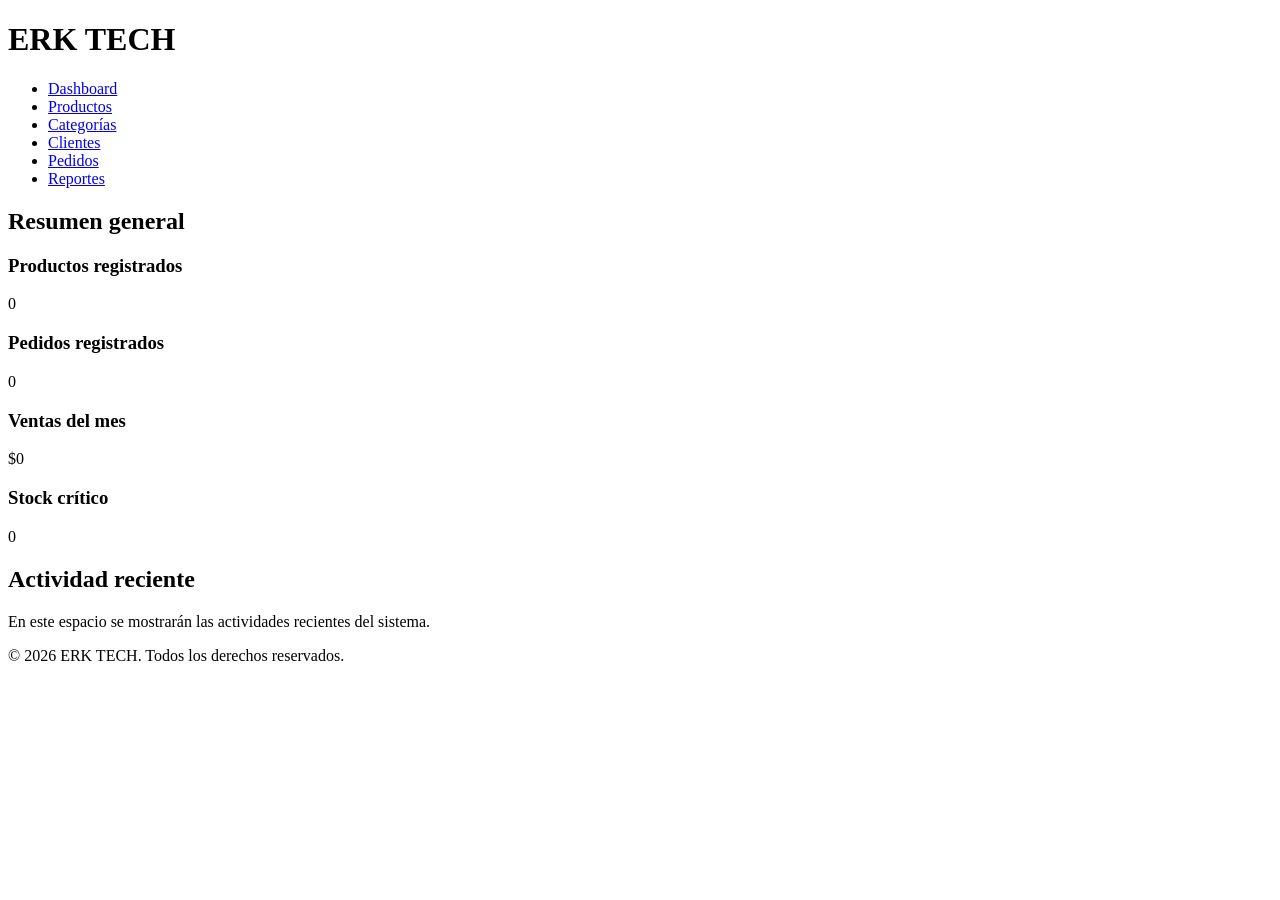
==== ERK_TECH/dashboard.html @ a0edc2f4 "Dia 3 - HTML5 Semántico" ====
<!DOCTYPE html>
<html lang="es">

<head>
    <meta charset="UTF-8">
    <meta name="viewport" content="width=device-width, initial-scale=1.0">
    <title>Dashboard - ERK TECH</title>
</head>

<body>

    <header>

        <h1>ERK TECH</h1>

        <nav aria-label="Navegación principal">

            <ul>
                <li>
                    <a href="dashboard.html">Dashboard</a>
                </li>

                <li>
                    <a href="productos.html">Productos</a>
                </li>

                <li>
                    <a href="#">Categorías</a>
                </li>

                <li>
                    <a href="#">Clientes</a>
                </li>

                <li>
                    <a href="#">Pedidos</a>
                </li>

                <li>
                    <a href="#">Reportes</a>
                </li>
            </ul>

        </nav>

    </header>

    <main>

        <section>

            <h2>Resumen general</h2>

            <article>
                <h3>Productos registrados</h3>
                <p>0</p>
            </article>

            <article>
                <h3>Pedidos registrados</h3>
                <p>0</p>
            </article>

            <article>
                <h3>Ventas del mes</h3>
                <p>$0</p>
            </article>

            <article>
                <h3>Stock crítico</h3>
                <p>0</p>
            </article>

        </section>

        <section>

            <h2>Actividad reciente</h2>

            <p>
                En este espacio se mostrarán las actividades
                recientes del sistema.
            </p>

        </section>

    </main>

    <footer>

        <p>
            &copy; 2026 ERK TECH. Todos los derechos reservados.
        </p>

    </footer>

</body>

</html>
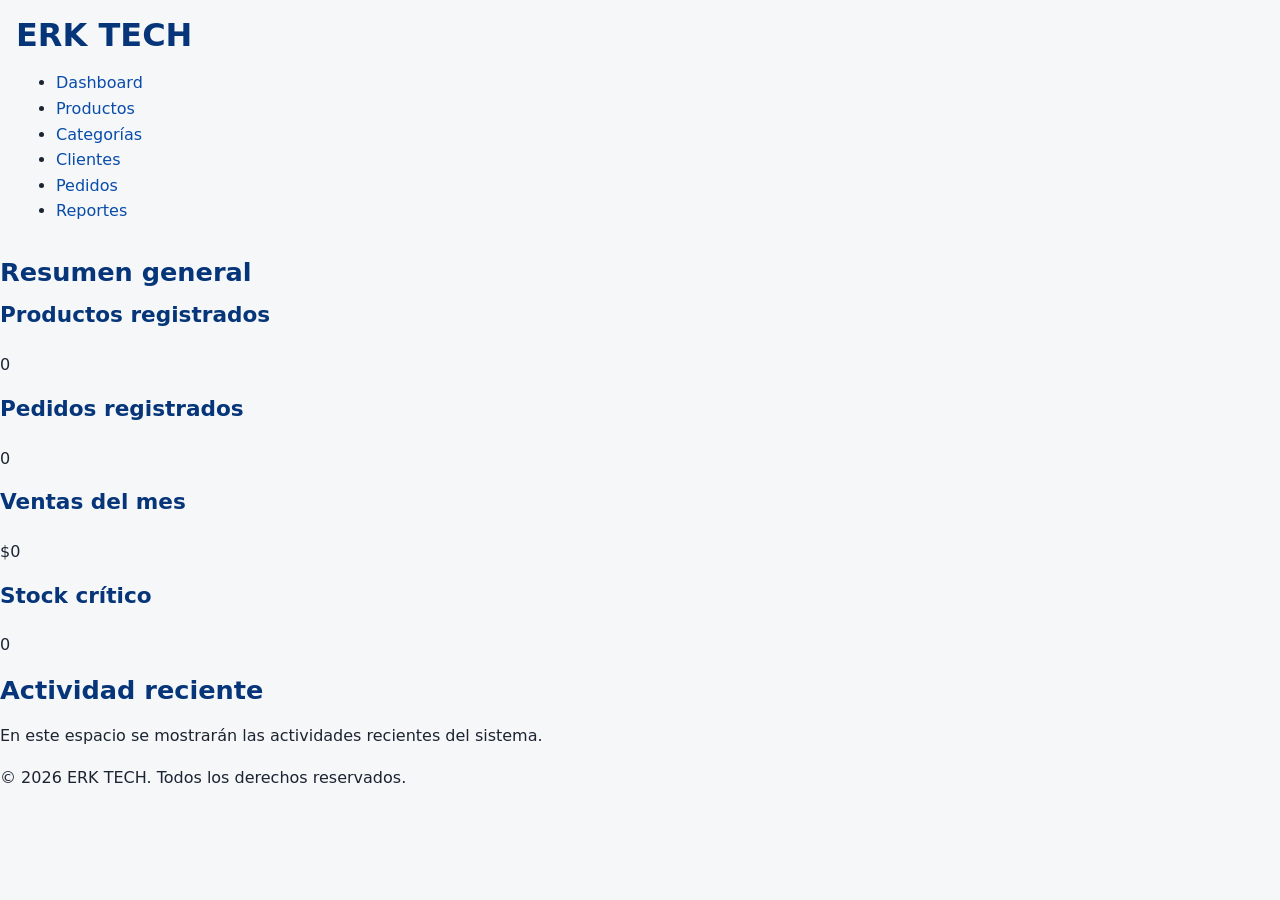
==== commit 5494b108: "Día 4 Aplicación de estilos CSS" ====
--- a/ERK_TECH/dashboard.html
+++ b/ERK_TECH/dashboard.html
@@ -5,6 +5,7 @@
     <meta charset="UTF-8">
     <meta name="viewport" content="width=device-width, initial-scale=1.0">
     <title>Dashboard - ERK TECH</title>
+    <link rel="stylesheet" href="css/estilos.css">
 </head>
 
 <body>
--- a/ERK_TECH/css/estilos.css
+++ b/ERK_TECH/css/estilos.css
@@ -0,0 +1,410 @@
+/* 1. VARIABLES DE MARCA */
+
+
+:root {
+    --color-marca: hsl(215, 90%, 35%);
+    --color-marca-oscuro: hsl(215, 90%, 25%);
+    --color-accion: hsl(215, 90%, 45%);
+    --color-acento: hsl(215, 90%, 65%);
+
+
+    --superficie: hsl(210, 20%, 97%);
+    --superficie-blanca: hsl(0, 0%, 100%);
+
+
+    --texto: hsl(215, 30%, 15%);
+    --texto-secundario: hsl(215, 15%, 40%);
+
+
+    --borde: hsl(215, 20%, 85%);
+
+
+    --radio: 8px;
+    --sombra: 0 4px 12px rgba(0, 0, 0, 0.08);
+}
+
+
+/* 2. MODELO DE CAJA */
+
+
+*,
+*::before,
+*::after {
+    box-sizing: border-box;
+}
+
+
+
+
+/* 3. ESTILOS GENERALES */
+
+
+html {
+    font-size: 16px;
+}
+
+
+body {
+    margin: 0;
+    font-family: system-ui, "Segoe UI", Roboto, sans-serif;
+    font-size: 1rem;
+    line-height: 1.6;
+    color: var(--texto);
+    background-color: var(--superficie);
+}
+
+
+
+
+/* 4. TIPOGRAFÍA */
+
+
+h1,
+h2,
+h3,
+h4 {
+    margin-top: 0;
+    color: var(--color-marca-oscuro);
+}
+
+
+h1 {
+    font-size: 2rem;
+    line-height: 1.2;
+    margin-bottom: 0.75rem;
+}
+
+
+h2 {
+    font-size: 1.6rem;
+    line-height: 1.3;
+    margin-bottom: 0.7rem;
+}
+
+
+h3 {
+    font-size: 1.35rem;
+    line-height: 1.4;
+}
+
+
+h4 {
+    font-size: 1.15rem;
+}
+
+
+p {
+    max-width: 70ch;
+}
+
+
+small {
+    font-size: 0.875rem;
+}
+
+
+
+
+/*  5. ENLACES */
+
+
+a {
+    color: var(--color-marca);
+    text-decoration: none;
+}
+
+
+a:hover {
+    text-decoration: underline;
+}
+
+
+
+
+/* 6. BOTONES */
+
+
+button,
+.boton {
+    display: inline-block;
+    padding: 0.7rem 1.4rem;
+    border: none;
+    border-radius: var(--radio);
+    background-color: var(--color-accion);
+    color: white;
+    font-size: 1rem;
+    cursor: pointer;
+    transition: background-color 0.18s ease;
+}
+
+
+button:hover,
+.boton:hover {
+    background-color: var(--color-marca-oscuro);
+}
+
+
+button:focus-visible,
+.boton:focus-visible {
+    outline: 3px solid var(--color-acento);
+    outline-offset: 2px;
+}
+
+
+
+
+/* 7. LOGIN */
+
+
+.login-page {
+    min-height: 100vh;
+    display: flex;
+    justify-content: center;
+    align-items: center;
+    padding: 2rem;
+    background-color: var(--superficie);
+}
+
+
+.login-container {
+    width: min(100%, 420px);
+    padding: 2rem;
+    background-color: var(--superficie-blanca);
+    border: 1px solid var(--borde);
+    border-radius: 12px;
+    box-shadow: var(--sombra);
+}
+
+
+.login-container header {
+    text-align: center;
+    margin-bottom: 1.5rem;
+}
+
+
+.login-container img {
+    max-width: 180px;
+    height: auto;
+    margin-bottom: 1rem;
+}
+
+
+.login-container form {
+    display: flex;
+    flex-direction: column;
+    gap: 1rem;
+}
+
+
+.login-container label {
+    font-weight: 600;
+}
+
+
+.login-container input {
+    width: 100%;
+    padding: 0.75rem;
+    border: 1px solid var(--borde);
+    border-radius: var(--radio);
+    font-size: 1rem;
+}
+
+
+.login-container input:focus {
+    border-color: var(--color-accion);
+}
+
+
+.login-container input:focus-visible {
+    outline: 3px solid var(--color-acento);
+    outline-offset: 2px;
+}
+
+
+
+
+/* 8. FORMULARIOS */
+
+
+form {
+    max-width: 700px;
+}
+
+
+.form-group {
+    display: flex;
+    flex-direction: column;
+    gap: 0.4rem;
+    margin-bottom: 1rem;
+}
+
+
+input,
+select,
+textarea {
+    font-family: inherit;
+    font-size: 1rem;
+}
+
+
+input,
+select,
+textarea {
+    padding: 0.7rem;
+    border: 1px solid var(--borde);
+    border-radius: var(--radio);
+    background-color: var(--superficie-blanca);
+}
+
+
+input:focus-visible,
+select:focus-visible,
+textarea:focus-visible {
+    outline: 3px solid var(--color-acento);
+    outline-offset: 2px;
+}
+
+
+
+
+/* 9. TABLA DE PRODUCTOS */
+
+
+.table-container {
+    width: 100%;
+    overflow-x: auto;
+}
+
+
+table {
+    width: 100%;
+    border-collapse: collapse;
+    background-color: var(--superficie-blanca);
+}
+
+
+thead {
+    background-color: var(--color-marca);
+    color: white;
+}
+
+
+th,
+td {
+    padding: 0.8rem;
+    text-align: left;
+    border-bottom: 1px solid var(--borde);
+}
+
+
+tbody tr:nth-child(even) {
+    background-color: hsl(215, 30%, 97%);
+}
+
+
+tbody tr:hover {
+    background-color: hsl(215, 50%, 92%);
+}
+
+
+
+
+/*  10. TARJETAS */
+
+
+.card {
+    padding: 1.5rem;
+    background-color: var(--superficie-blanca);
+    border: 1px solid var(--borde);
+    border-radius: var(--radio);
+    box-shadow: var(--sombra);
+}
+
+
+
+
+/* 11. ENCABEZADO */
+
+
+header {
+    padding: 1rem;
+}
+
+
+.logo {
+    max-width: 180px;
+    height: auto;
+}
+
+
+
+
+/* 12. CONTENEDOR */
+
+
+.container {
+    width: min(100% - 2rem, 1200px);
+    margin-inline: auto;
+}
+
+
+
+
+/* 13. ESTADOS */
+
+
+button:disabled {
+    opacity: 0.6;
+    cursor: not-allowed;
+}
+
+
+
+
+/* 14. RESPONSIVE BÁSICO  */
+
+
+@media (max-width: 768px) {
+
+
+    .login-page {
+        padding: 1rem;
+    }
+
+
+    .login-container {
+        padding: 1.5rem;
+    }
+
+
+    h1 {
+        font-size: 1.7rem;
+    }
+
+
+    h2 {
+        font-size: 1.4rem;
+    }
+
+
+    th,
+    td {
+        padding: 0.6rem;
+    }
+}
+
+
+.enlace {
+    color: blue;
+}
+
+
+#menu a {
+    color: red;
+}
+
+
+#menu .enlace {
+    color: green;
+}
+
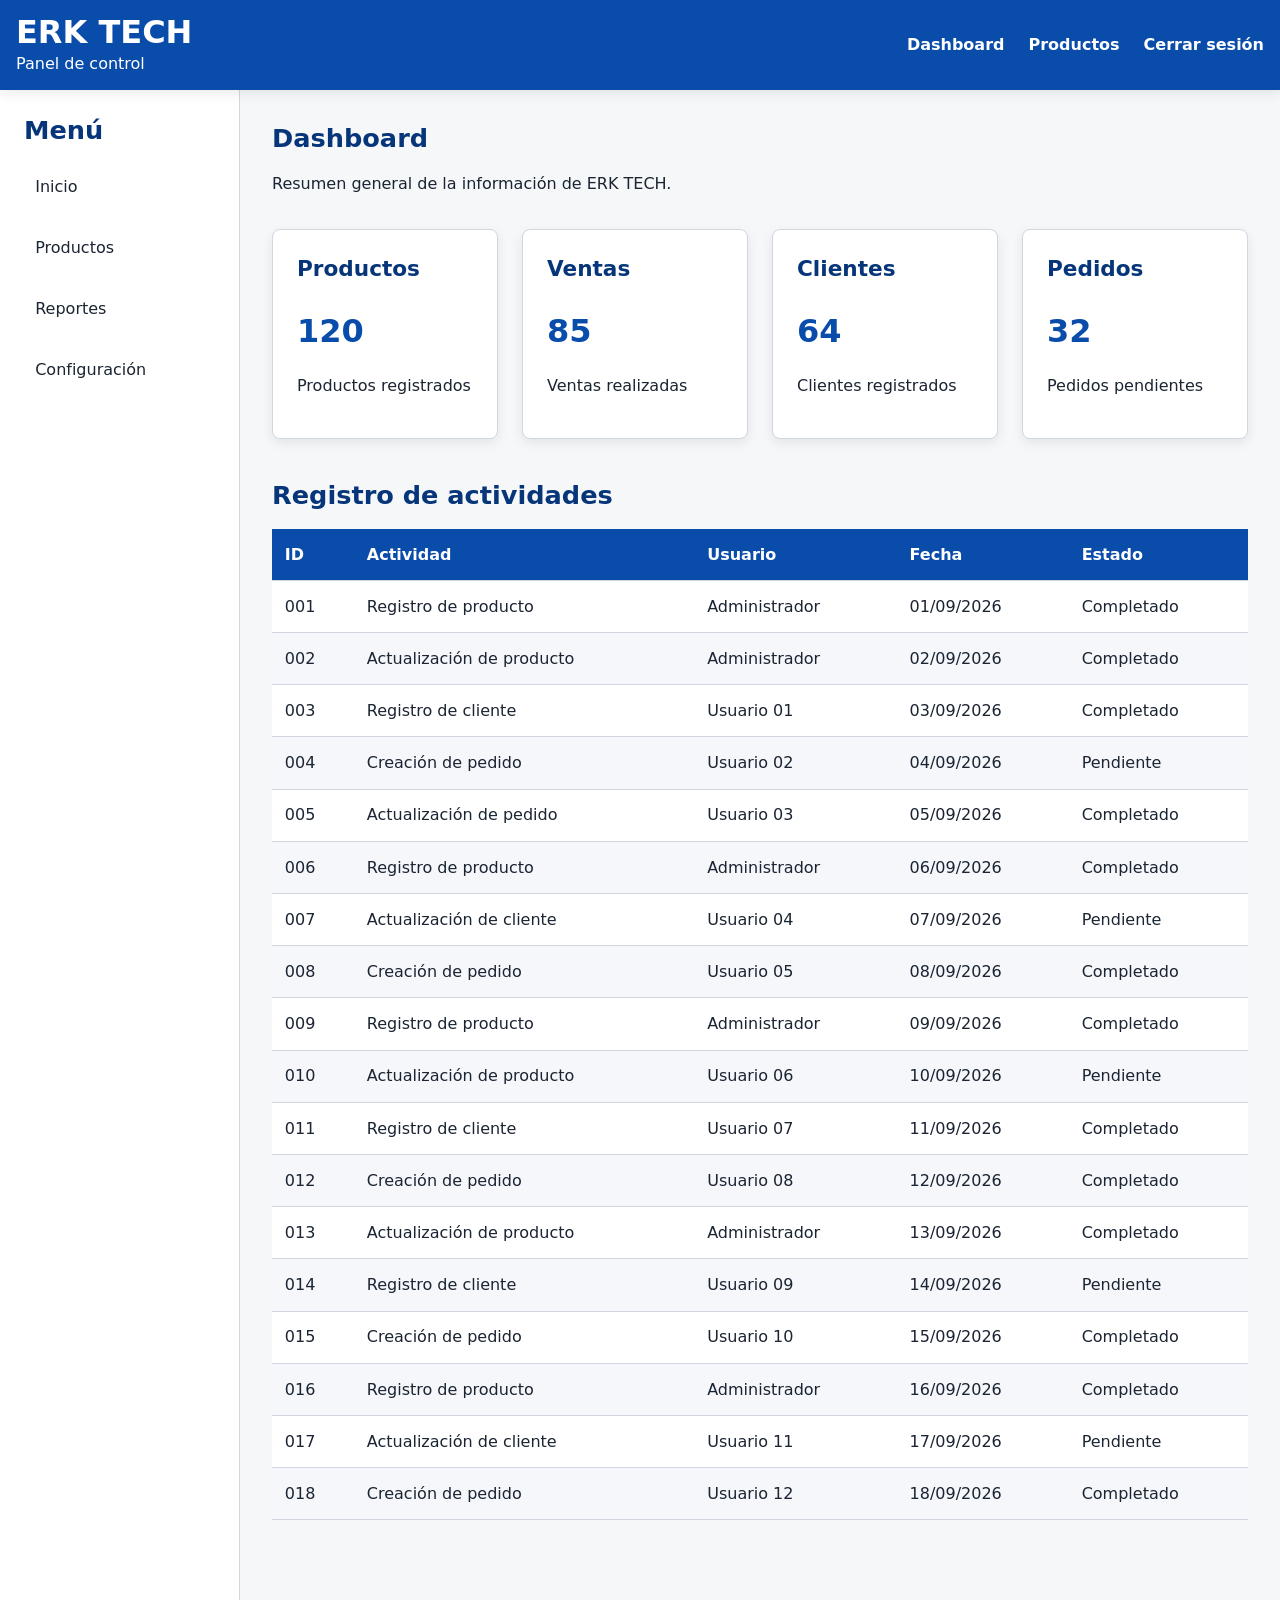
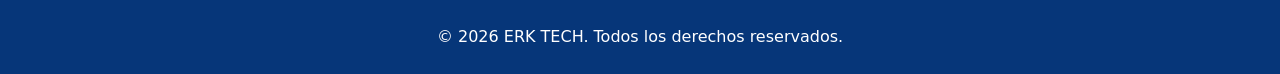
==== commit c569ddad: "Día 5 - Dashboard con Grid y Flexbox" ====
--- a/ERK_TECH/dashboard.html
+++ b/ERK_TECH/dashboard.html
@@ -1,100 +1,277 @@
 <!DOCTYPE html>
 <html lang="es">
-
 <head>
     <meta charset="UTF-8">
     <meta name="viewport" content="width=device-width, initial-scale=1.0">
+    <meta name="description" content="Dashboard de ERK TECH">
     <title>Dashboard - ERK TECH</title>
+
     <link rel="stylesheet" href="css/estilos.css">
 </head>
 
 <body>
 
-    <header>
-
-        <h1>ERK TECH</h1>
-
-        <nav aria-label="Navegación principal">
-
-            <ul>
-                <li>
-                    <a href="dashboard.html">Dashboard</a>
-                </li>
-
-                <li>
-                    <a href="productos.html">Productos</a>
-                </li>
-
-                <li>
-                    <a href="#">Categorías</a>
-                </li>
-
-                <li>
-                    <a href="#">Clientes</a>
-                </li>
-
-                <li>
-                    <a href="#">Pedidos</a>
-                </li>
-
-                <li>
-                    <a href="#">Reportes</a>
-                </li>
-            </ul>
-
-        </nav>
-
+    <!-- BARRA SUPERIOR -->
+    <header class="site-header">
+        <div class="header-content">
+
+            <div class="brand">
+                <h1>ERK TECH</h1>
+                <p>Panel de control</p>
+            </div>
+
+            <nav class="main-nav" aria-label="Navegación principal">
+                <a href="dashboard.html">Dashboard</a>
+                <a href="productos.html">Productos</a>
+                <a href="login.html">Cerrar sesión</a>
+            </nav>
+
+        </div>
     </header>
 
-    <main>
-
-        <section>
-
-            <h2>Resumen general</h2>
-
-            <article>
-                <h3>Productos registrados</h3>
-                <p>0</p>
-            </article>
-
-            <article>
-                <h3>Pedidos registrados</h3>
-                <p>0</p>
-            </article>
-
-            <article>
-                <h3>Ventas del mes</h3>
-                <p>$0</p>
-            </article>
-
-            <article>
-                <h3>Stock crítico</h3>
-                <p>0</p>
-            </article>
-
-        </section>
-
-        <section>
-
-            <h2>Actividad reciente</h2>
-
-            <p>
-                En este espacio se mostrarán las actividades
-                recientes del sistema.
-            </p>
-
-        </section>
-
-    </main>
-
-    <footer>
-
-        <p>
-            &copy; 2026 ERK TECH. Todos los derechos reservados.
-        </p>
-
+
+    <!-- ESTRUCTURA PRINCIPAL -->
+    <div class="dashboard-layout">
+
+        <!-- MENÚ LATERAL -->
+        <aside class="sidebar">
+
+            <h2>Menú</h2>
+
+            <nav aria-label="Menú lateral">
+                <a href="dashboard.html">Inicio</a>
+                <a href="productos.html">Productos</a>
+                <a href="#">Reportes</a>
+                <a href="#">Configuración</a>
+            </nav>
+
+        </aside>
+
+
+        <!-- CONTENIDO PRINCIPAL -->
+        <main class="dashboard-main">
+
+            <section class="dashboard-intro">
+                <h2>Dashboard</h2>
+                <p>
+                    Resumen general de la información de ERK TECH.
+                </p>
+            </section>
+
+
+            <!-- TARJETAS DE INDICADORES -->
+            <section class="dashboard-grid" aria-label="Indicadores">
+
+                <article class="dashboard-card">
+                    <h3>Productos</h3>
+                    <p class="dashboard-number">120</p>
+                    <p>Productos registrados</p>
+                </article>
+
+                <article class="dashboard-card">
+                    <h3>Ventas</h3>
+                    <p class="dashboard-number">85</p>
+                    <p>Ventas realizadas</p>
+                </article>
+
+                <article class="dashboard-card">
+                    <h3>Clientes</h3>
+                    <p class="dashboard-number">64</p>
+                    <p>Clientes registrados</p>
+                </article>
+
+                <article class="dashboard-card">
+                    <h3>Pedidos</h3>
+                    <p class="dashboard-number">32</p>
+                    <p>Pedidos pendientes</p>
+                </article>
+
+            </section>
+
+
+            <!-- TABLA LARGA -->
+            <section class="table-section">
+
+                <h2>Registro de actividades</h2>
+
+                <div class="table-container">
+
+                    <table>
+
+                        <thead>
+                            <tr>
+                                <th>ID</th>
+                                <th>Actividad</th>
+                                <th>Usuario</th>
+                                <th>Fecha</th>
+                                <th>Estado</th>
+                            </tr>
+                        </thead>
+
+                        <tbody>
+
+                            <tr>
+                                <td>001</td>
+                                <td>Registro de producto</td>
+                                <td>Administrador</td>
+                                <td>01/09/2026</td>
+                                <td>Completado</td>
+                            </tr>
+
+                            <tr>
+                                <td>002</td>
+                                <td>Actualización de producto</td>
+                                <td>Administrador</td>
+                                <td>02/09/2026</td>
+                                <td>Completado</td>
+                            </tr>
+
+                            <tr>
+                                <td>003</td>
+                                <td>Registro de cliente</td>
+                                <td>Usuario 01</td>
+                                <td>03/09/2026</td>
+                                <td>Completado</td>
+                            </tr>
+
+                            <tr>
+                                <td>004</td>
+                                <td>Creación de pedido</td>
+                                <td>Usuario 02</td>
+                                <td>04/09/2026</td>
+                                <td>Pendiente</td>
+                            </tr>
+
+                            <tr>
+                                <td>005</td>
+                                <td>Actualización de pedido</td>
+                                <td>Usuario 03</td>
+                                <td>05/09/2026</td>
+                                <td>Completado</td>
+                            </tr>
+
+                            <tr>
+                                <td>006</td>
+                                <td>Registro de producto</td>
+                                <td>Administrador</td>
+                                <td>06/09/2026</td>
+                                <td>Completado</td>
+                            </tr>
+
+                            <tr>
+                                <td>007</td>
+                                <td>Actualización de cliente</td>
+                                <td>Usuario 04</td>
+                                <td>07/09/2026</td>
+                                <td>Pendiente</td>
+                            </tr>
+
+                            <tr>
+                                <td>008</td>
+                                <td>Creación de pedido</td>
+                                <td>Usuario 05</td>
+                                <td>08/09/2026</td>
+                                <td>Completado</td>
+                            </tr>
+
+                            <tr>
+                                <td>009</td>
+                                <td>Registro de producto</td>
+                                <td>Administrador</td>
+                                <td>09/09/2026</td>
+                                <td>Completado</td>
+                            </tr>
+
+                            <tr>
+                                <td>010</td>
+                                <td>Actualización de producto</td>
+                                <td>Usuario 06</td>
+                                <td>10/09/2026</td>
+                                <td>Pendiente</td>
+                            </tr>
+
+                            <tr>
+                                <td>011</td>
+                                <td>Registro de cliente</td>
+                                <td>Usuario 07</td>
+                                <td>11/09/2026</td>
+                                <td>Completado</td>
+                            </tr>
+
+                            <tr>
+                                <td>012</td>
+                                <td>Creación de pedido</td>
+                                <td>Usuario 08</td>
+                                <td>12/09/2026</td>
+                                <td>Completado</td>
+                            </tr>
+
+                            <tr>
+                                <td>013</td>
+                                <td>Actualización de producto</td>
+                                <td>Administrador</td>
+                                <td>13/09/2026</td>
+                                <td>Completado</td>
+                            </tr>
+
+                            <tr>
+                                <td>014</td>
+                                <td>Registro de cliente</td>
+                                <td>Usuario 09</td>
+                                <td>14/09/2026</td>
+                                <td>Pendiente</td>
+                            </tr>
+
+                            <tr>
+                                <td>015</td>
+                                <td>Creación de pedido</td>
+                                <td>Usuario 10</td>
+                                <td>15/09/2026</td>
+                                <td>Completado</td>
+                            </tr>
+
+                            <tr>
+                                <td>016</td>
+                                <td>Registro de producto</td>
+                                <td>Administrador</td>
+                                <td>16/09/2026</td>
+                                <td>Completado</td>
+                            </tr>
+
+                            <tr>
+                                <td>017</td>
+                                <td>Actualización de cliente</td>
+                                <td>Usuario 11</td>
+                                <td>17/09/2026</td>
+                                <td>Pendiente</td>
+                            </tr>
+
+                            <tr>
+                                <td>018</td>
+                                <td>Creación de pedido</td>
+                                <td>Usuario 12</td>
+                                <td>18/09/2026</td>
+                                <td>Completado</td>
+                            </tr>
+
+                        </tbody>
+
+                    </table>
+
+                </div>
+
+            </section>
+
+        </main>
+
+    </div>
+
+
+    <!-- PIE DE PÁGINA -->
+    <footer class="site-footer">
+        <p>&copy; 2026 ERK TECH. Todos los derechos reservados.</p>
     </footer>
 
 </body>
-
-</html>+</html>
+
--- a/ERK_TECH/css/estilos.css
+++ b/ERK_TECH/css/estilos.css
@@ -1,5 +1,10 @@
+/* =========================================================
+   ERK TECH - ESTILOS GENERALES
+   DÍA 4 Y DÍA 5
+   ========================================================= */
+
+
 /* 1. VARIABLES DE MARCA */
-
 
 :root {
     --color-marca: hsl(215, 90%, 35%);
@@ -7,17 +12,12 @@
     --color-accion: hsl(215, 90%, 45%);
     --color-acento: hsl(215, 90%, 65%);
 
-
     --superficie: hsl(210, 20%, 97%);
     --superficie-blanca: hsl(0, 0%, 100%);
 
-
     --texto: hsl(215, 30%, 15%);
     --texto-secundario: hsl(215, 15%, 40%);
-
-
     --borde: hsl(215, 20%, 85%);
-
 
     --radio: 8px;
     --sombra: 0 4px 12px rgba(0, 0, 0, 0.08);
@@ -25,7 +25,6 @@
 
 
 /* 2. MODELO DE CAJA */
-
 
 *,
 *::before,
@@ -34,15 +33,11 @@
 }
 
 
-
-
 /* 3. ESTILOS GENERALES */
-
 
 html {
     font-size: 16px;
 }
-
 
 body {
     margin: 0;
@@ -54,10 +49,7 @@
 }
 
 
-
-
 /* 4. TIPOGRAFÍA */
-
 
 h1,
 h2,
@@ -67,62 +59,41 @@
     color: var(--color-marca-oscuro);
 }
 
-
 h1 {
     font-size: 2rem;
     line-height: 1.2;
     margin-bottom: 0.75rem;
 }
 
-
 h2 {
     font-size: 1.6rem;
     line-height: 1.3;
     margin-bottom: 0.7rem;
 }
 
-
 h3 {
     font-size: 1.35rem;
     line-height: 1.4;
 }
 
-
-h4 {
-    font-size: 1.15rem;
-}
-
-
 p {
     max-width: 70ch;
 }
 
 
-small {
-    font-size: 0.875rem;
-}
-
-
-
-
-/*  5. ENLACES */
-
+/* 5. ENLACES */
 
 a {
     color: var(--color-marca);
     text-decoration: none;
 }
 
-
 a:hover {
     text-decoration: underline;
 }
 
 
-
-
 /* 6. BOTONES */
-
 
 button,
 .boton {
@@ -134,15 +105,12 @@
     color: white;
     font-size: 1rem;
     cursor: pointer;
-    transition: background-color 0.18s ease;
-}
-
+}
 
 button:hover,
 .boton:hover {
     background-color: var(--color-marca-oscuro);
 }
-
 
 button:focus-visible,
 .boton:focus-visible {
@@ -151,10 +119,7 @@
 }
 
 
-
-
 /* 7. LOGIN */
-
 
 .login-page {
     min-height: 100vh;
@@ -165,7 +130,6 @@
     background-color: var(--superficie);
 }
 
-
 .login-container {
     width: min(100%, 420px);
     padding: 2rem;
@@ -175,12 +139,10 @@
     box-shadow: var(--sombra);
 }
 
-
 .login-container header {
     text-align: center;
     margin-bottom: 1.5rem;
 }
-
 
 .login-container img {
     max-width: 180px;
@@ -188,18 +150,15 @@
     margin-bottom: 1rem;
 }
 
-
 .login-container form {
     display: flex;
     flex-direction: column;
     gap: 1rem;
 }
 
-
 .login-container label {
     font-weight: 600;
 }
-
 
 .login-container input {
     width: 100%;
@@ -210,26 +169,11 @@
 }
 
 
-.login-container input:focus {
-    border-color: var(--color-accion);
-}
-
-
-.login-container input:focus-visible {
-    outline: 3px solid var(--color-acento);
-    outline-offset: 2px;
-}
-
-
-
-
 /* 8. FORMULARIOS */
-
 
 form {
     max-width: 700px;
 }
-
 
 .form-group {
     display: flex;
@@ -238,24 +182,16 @@
     margin-bottom: 1rem;
 }
 
-
 input,
 select,
 textarea {
     font-family: inherit;
     font-size: 1rem;
-}
-
-
-input,
-select,
-textarea {
     padding: 0.7rem;
     border: 1px solid var(--borde);
     border-radius: var(--radio);
     background-color: var(--superficie-blanca);
 }
-
 
 input:focus-visible,
 select:focus-visible,
@@ -265,16 +201,12 @@
 }
 
 
-
-
-/* 9. TABLA DE PRODUCTOS */
-
+/* 9. TABLAS */
 
 .table-container {
     width: 100%;
     overflow-x: auto;
 }
-
 
 table {
     width: 100%;
@@ -282,12 +214,10 @@
     background-color: var(--superficie-blanca);
 }
 
-
 thead {
     background-color: var(--color-marca);
     color: white;
 }
-
 
 th,
 td {
@@ -296,21 +226,16 @@
     border-bottom: 1px solid var(--borde);
 }
 
-
 tbody tr:nth-child(even) {
     background-color: hsl(215, 30%, 97%);
 }
 
-
 tbody tr:hover {
     background-color: hsl(215, 50%, 92%);
 }
 
 
-
-
-/*  10. TARJETAS */
-
+/* 10. TARJETAS */
 
 .card {
     padding: 1.5rem;
@@ -321,26 +246,7 @@
 }
 
 
-
-
-/* 11. ENCABEZADO */
-
-
-header {
-    padding: 1rem;
-}
-
-
-.logo {
-    max-width: 180px;
-    height: auto;
-}
-
-
-
-
-/* 12. CONTENEDOR */
-
+/* 11. CONTENEDOR */
 
 .container {
     width: min(100% - 2rem, 1200px);
@@ -348,63 +254,296 @@
 }
 
 
-
-
-/* 13. ESTADOS */
-
-
-button:disabled {
-    opacity: 0.6;
-    cursor: not-allowed;
-}
-
-
-
-
-/* 14. RESPONSIVE BÁSICO  */
-
+/* =========================================================
+   DÍA 5 - BARRA SUPERIOR
+   ========================================================= */
+
+.site-header {
+    position: sticky;
+    top: 0;
+    z-index: 1000;
+    background-color: var(--color-marca);
+    color: white;
+    box-shadow: var(--sombra);
+}
+
+.header-content {
+    width: min(100% - 2rem, 1400px);
+    min-height: 90px;
+    margin-inline: auto;
+
+    display: flex;
+    justify-content: space-between;
+    align-items: center;
+    gap: 2rem;
+}
+
+.brand h1 {
+    margin: 0;
+    color: white;
+}
+
+.brand p {
+    margin: 0;
+    color: white;
+}
+
+
+/* NAVEGACIÓN SUPERIOR */
+
+.main-nav {
+    display: flex;
+    align-items: center;
+    gap: 1.5rem;
+}
+
+.main-nav a {
+    color: white;
+    font-weight: 600;
+}
+
+.main-nav a:hover {
+    color: var(--color-acento);
+    text-decoration: none;
+}
+
+
+/* =========================================================
+   DÍA 5 - GRID PRINCIPAL
+   ========================================================= */
+
+.dashboard-layout {
+    display: grid;
+    grid-template-columns: 240px minmax(0, 1fr);
+    min-height: calc(100vh - 150px);
+}
+
+
+/* =========================================================
+   MENÚ LATERAL
+   ========================================================= */
+
+.sidebar {
+    width: 240px;
+    padding: 1.5rem;
+    background-color: var(--superficie-blanca);
+    border-right: 1px solid var(--borde);
+}
+
+.sidebar h2 {
+    margin-bottom: 1rem;
+}
+
+.sidebar nav {
+    display: flex;
+    flex-direction: column;
+    gap: 0.8rem;
+}
+
+.sidebar a {
+    display: block;
+    padding: 0.7rem;
+    border-radius: var(--radio);
+    color: var(--texto);
+    font-weight: 500;
+}
+
+.sidebar a:hover {
+    background-color: var(--superficie);
+    text-decoration: none;
+    color: var(--color-marca);
+}
+
+
+/* =========================================================
+   CONTENIDO PRINCIPAL
+   ========================================================= */
+
+.dashboard-main {
+    min-width: 0;
+    padding: 2rem;
+}
+
+.dashboard-intro {
+    margin-bottom: 2rem;
+}
+
+
+/* =========================================================
+   DÍA 5 - CUATRO TARJETAS CON AUTO-FIT
+   ========================================================= */
+
+.dashboard-grid {
+    display: grid;
+
+    grid-template-columns:
+        repeat(auto-fit, minmax(220px, 1fr));
+
+    gap: 1.5rem;
+    margin-bottom: 2.5rem;
+}
+
+.dashboard-card {
+    padding: 1.5rem;
+    background-color: var(--superficie-blanca);
+    border: 1px solid var(--borde);
+    border-radius: var(--radio);
+    box-shadow: var(--sombra);
+}
+
+.dashboard-card h3 {
+    margin-top: 0;
+    color: var(--color-marca-oscuro);
+}
+
+.dashboard-number {
+    margin: 0.5rem 0;
+    font-size: 2rem;
+    font-weight: 700;
+    color: var(--color-marca);
+}
+
+
+/* =========================================================
+   TABLA DE ACTIVIDADES
+   ========================================================= */
+
+.table-section {
+    margin-top: 2rem;
+    margin-bottom: 3rem;
+}
+
+.table-section h2 {
+    margin-bottom: 1rem;
+}
+
+
+/* =========================================================
+   PIE DE PÁGINA
+   ========================================================= */
+
+.site-footer {
+    padding: 1.5rem;
+    text-align: center;
+    background-color: var(--color-marca-oscuro);
+    color: white;
+}
+
+.site-footer p {
+    max-width: none;
+    margin: 0;
+}
+
+
+/* =========================================================
+   DISEÑO RESPONSIVE
+   ========================================================= */
+
+
+/* TABLETS */
+
+@media (max-width: 900px) {
+
+    .dashboard-grid {
+        grid-template-columns:
+            repeat(auto-fit, minmax(200px, 1fr));
+    }
+
+}
+
+
+/* PANTALLAS PEQUEÑAS */
 
 @media (max-width: 768px) {
 
-
-    .login-page {
+    .header-content {
+        flex-wrap: wrap;
+        padding: 1rem 0;
+    }
+
+    .main-nav {
+        flex-wrap: wrap;
+        gap: 1rem;
+    }
+
+    .dashboard-main {
+        padding: 1.5rem;
+    }
+
+}
+
+
+/* CELULARES */
+
+@media (max-width: 600px) {
+
+    .site-header {
+        position: sticky;
+        top: 0;
+    }
+
+    .header-content {
+        flex-direction: column;
+        align-items: flex-start;
+        gap: 0.8rem;
+    }
+
+    .main-nav {
+        width: 100%;
+        flex-wrap: wrap;
+        gap: 0.5rem;
+    }
+
+    .main-nav a {
+        font-size: 0.9rem;
+    }
+
+    .dashboard-layout {
+        grid-template-columns: 1fr;
+    }
+
+    .sidebar {
+        width: 100%;
         padding: 1rem;
-    }
-
-
-    .login-container {
-        padding: 1.5rem;
-    }
-
-
-    h1 {
-        font-size: 1.7rem;
-    }
-
-
-    h2 {
-        font-size: 1.4rem;
-    }
-
-
-    th,
-    td {
-        padding: 0.6rem;
-    }
-}
-
-
-.enlace {
-    color: blue;
-}
-
-
-#menu a {
-    color: red;
-}
-
-
-#menu .enlace {
-    color: green;
-}
-
+        border-right: none;
+        border-bottom: 1px solid var(--borde);
+    }
+
+    .sidebar nav {
+        flex-direction: row;
+        flex-wrap: wrap;
+        gap: 0.5rem;
+    }
+
+    .sidebar nav a {
+        padding: 0.5rem 0.7rem;
+    }
+
+    .dashboard-main {
+        padding: 1rem;
+    }
+
+    .dashboard-grid {
+        grid-template-columns: 1fr;
+        gap: 1rem;
+    }
+
+    .dashboard-card {
+        padding: 1rem;
+    }
+
+    .table-section {
+        overflow-x: auto;
+    }
+
+    table {
+        min-width: 650px;
+    }
+
+    .site-footer {
+        text-align: center;
+        padding: 1rem;
+    }
+}
+
+
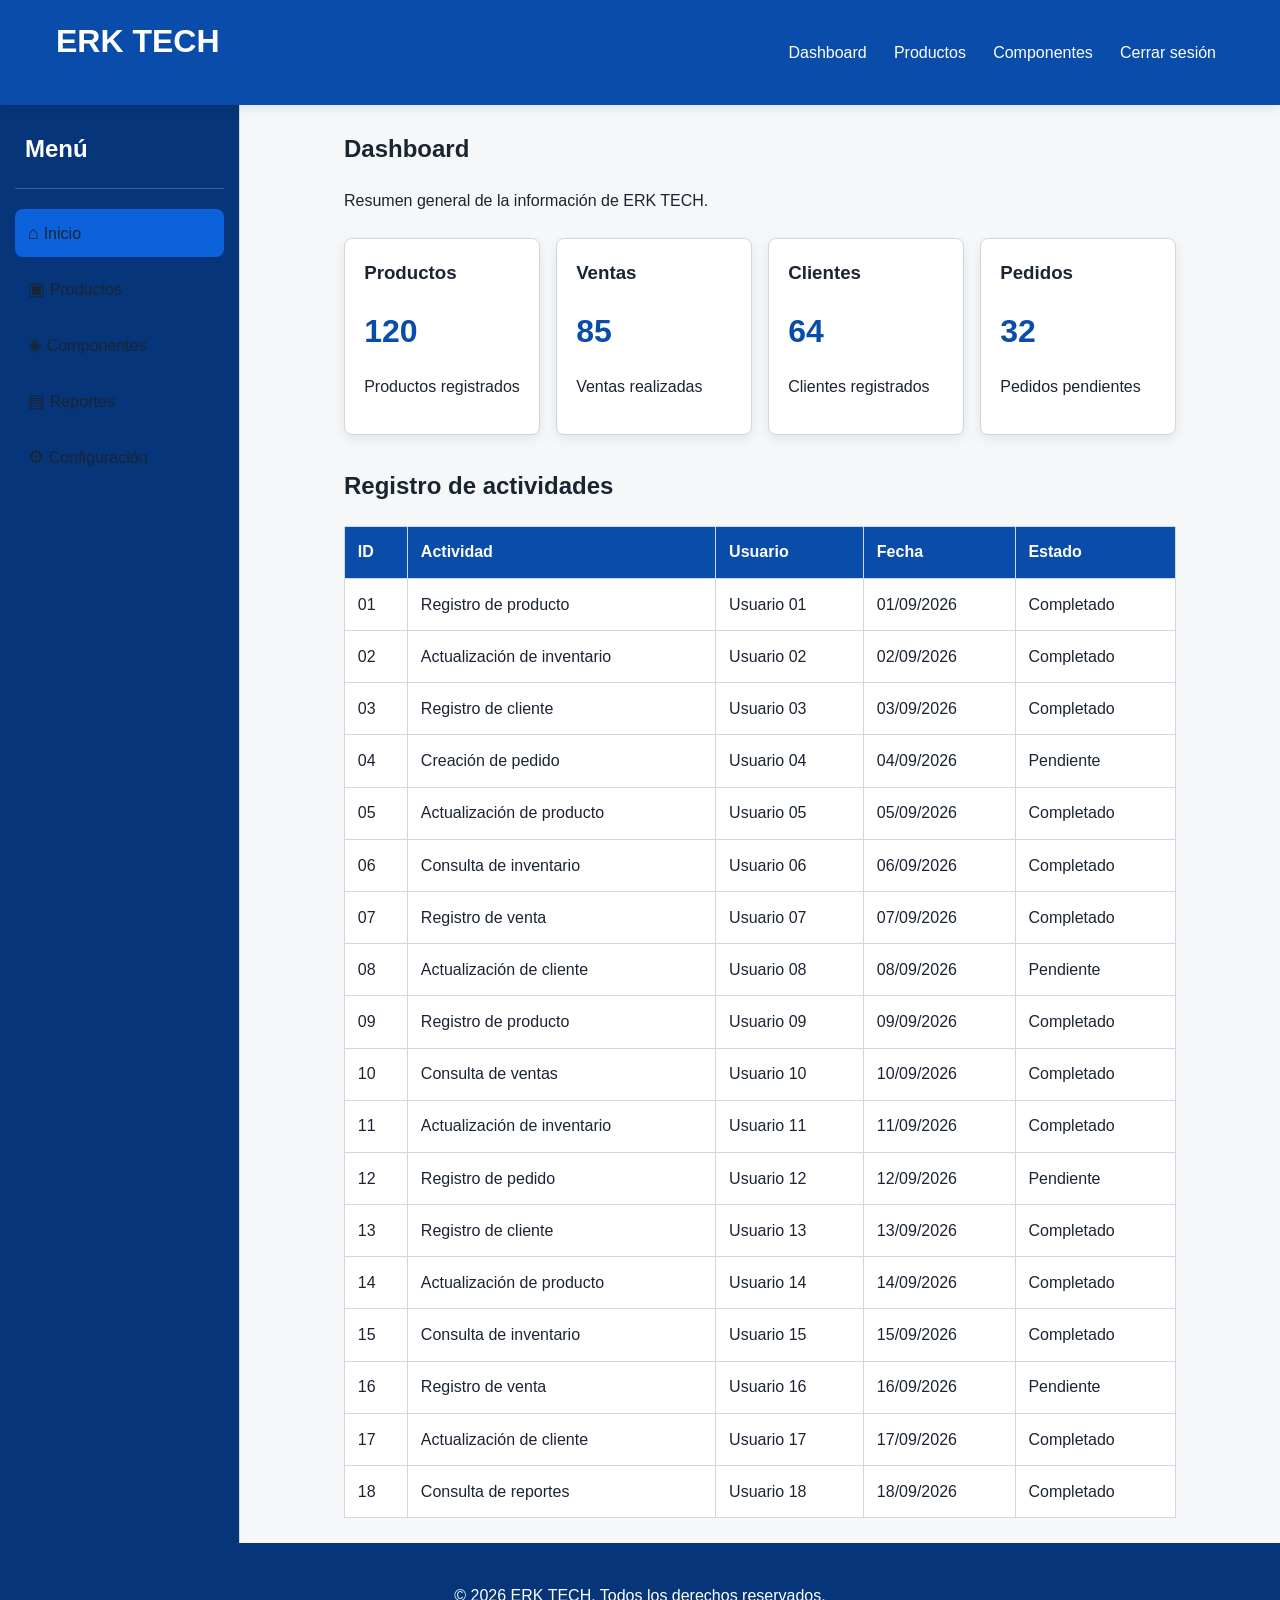
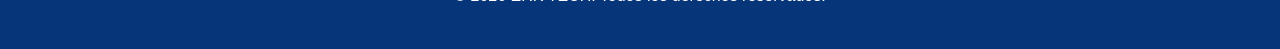
==== commit 0367b97a: "Día 7- fundamentos de JavaScript" ====
--- a/ERK_TECH/dashboard.html
+++ b/ERK_TECH/dashboard.html
@@ -1,9 +1,14 @@
 <!DOCTYPE html>
 <html lang="es">
+
 <head>
     <meta charset="UTF-8">
     <meta name="viewport" content="width=device-width, initial-scale=1.0">
-    <meta name="description" content="Dashboard de ERK TECH">
+
+    <meta
+        name="description"
+        content="Dashboard de ERK TECH">
+
     <title>Dashboard - ERK TECH</title>
 
     <link rel="stylesheet" href="css/estilos.css">
@@ -11,249 +16,506 @@
 
 <body>
 
-    <!-- BARRA SUPERIOR -->
+    <!-- =========================================
+         BARRA SUPERIOR
+         ========================================= -->
+
     <header class="site-header">
+
         <div class="header-content">
 
             <div class="brand">
                 <h1>ERK TECH</h1>
-                <p>Panel de control</p>
             </div>
 
-            <nav class="main-nav" aria-label="Navegación principal">
-                <a href="dashboard.html">Dashboard</a>
-                <a href="productos.html">Productos</a>
-                <a href="login.html">Cerrar sesión</a>
+            <nav
+                class="main-nav"
+                aria-label="Navegación principal">
+
+                <a href="dashboard.html">
+                    Dashboard
+                </a>
+
+                <a href="productos.html">
+                    Productos
+                </a>
+
+                <a href="componentes.html">
+                    Componentes
+                </a>
+
+                <a href="login.html">
+                    Cerrar sesión
+                </a>
+
             </nav>
 
         </div>
+
     </header>
 
 
-    <!-- ESTRUCTURA PRINCIPAL -->
+    <!-- =========================================
+         BOTÓN DEL MENÚ
+         ========================================= -->
+
+    <button
+        type="button"
+        class="boton-menu"
+        id="boton-menu"
+        aria-label="Abrir menú"
+        aria-controls="menu-lateral"
+        aria-expanded="false">
+
+        ☰
+
+    </button>
+
+
+    <!-- =========================================
+         ESTRUCTURA PRINCIPAL
+         ========================================= -->
+
     <div class="dashboard-layout">
 
-        <!-- MENÚ LATERAL -->
-        <aside class="sidebar">
-
-            <h2>Menú</h2>
-
-            <nav aria-label="Menú lateral">
-                <a href="dashboard.html">Inicio</a>
-                <a href="productos.html">Productos</a>
-                <a href="#">Reportes</a>
-                <a href="#">Configuración</a>
+
+        <!-- =====================================
+             MENÚ LATERAL
+             ===================================== -->
+
+        <aside
+            class="sidebar"
+            id="menu-lateral">
+
+            <div class="sidebar-header">
+
+                <h2>Menú</h2>
+
+            </div>
+
+
+            <nav
+                class="sidebar-nav"
+                aria-label="Menú lateral">
+
+
+                <!-- INICIO -->
+
+                <a
+                    href="dashboard.html"
+                    class="menu-item activo">
+
+                    <span
+                        class="menu-icon"
+                        aria-hidden="true">
+                        ⌂
+                    </span>
+
+                    <span>
+                        Inicio
+                    </span>
+
+                </a>
+
+
+                <!-- PRODUCTOS -->
+
+                <a
+                    href="productos.html"
+                    class="menu-item">
+
+                    <span
+                        class="menu-icon"
+                        aria-hidden="true">
+                        ▣
+                    </span>
+
+                    <span>
+                        Productos
+                    </span>
+
+                </a>
+
+
+                <!-- COMPONENTES -->
+
+                <a
+                    href="componentes.html"
+                    class="menu-item">
+
+                    <span
+                        class="menu-icon"
+                        aria-hidden="true">
+                        ◈
+                    </span>
+
+                    <span>
+                        Componentes
+                    </span>
+
+                </a>
+
+
+                <!-- REPORTES -->
+
+                <a
+                    href="#"
+                    class="menu-item">
+
+                    <span
+                        class="menu-icon"
+                        aria-hidden="true">
+                        ▤
+                    </span>
+
+                    <span>
+                        Reportes
+                    </span>
+
+                </a>
+
+
+                <!-- CONFIGURACIÓN -->
+
+                <a
+                    href="#"
+                    class="menu-item">
+
+                    <span
+                        class="menu-icon"
+                        aria-hidden="true">
+                        ⚙
+                    </span>
+
+                    <span>
+                        Configuración
+                    </span>
+
+                </a>
+
             </nav>
 
         </aside>
 
 
-        <!-- CONTENIDO PRINCIPAL -->
+        <!-- =====================================
+             CONTENIDO PRINCIPAL
+             ===================================== -->
+
         <main class="dashboard-main">
 
+
+            <!-- INTRODUCCIÓN -->
+
             <section class="dashboard-intro">
-                <h2>Dashboard</h2>
+
+                <h2>
+                    Dashboard
+                </h2>
+
                 <p>
                     Resumen general de la información de ERK TECH.
                 </p>
+
             </section>
 
 
-            <!-- TARJETAS DE INDICADORES -->
-            <section class="dashboard-grid" aria-label="Indicadores">
+            <!-- =================================
+                 TARJETAS DE INDICADORES
+                 ================================= -->
+
+            <section
+                class="dashboard-grid"
+                aria-label="Indicadores">
+
+
+                <!-- PRODUCTOS -->
 
                 <article class="dashboard-card">
-                    <h3>Productos</h3>
-                    <p class="dashboard-number">120</p>
-                    <p>Productos registrados</p>
+
+                    <h3>
+                        Productos
+                    </h3>
+
+                    <p class="dashboard-number">
+                        120
+                    </p>
+
+                    <p>
+                        Productos registrados
+                    </p>
+
                 </article>
 
+
+                <!-- VENTAS -->
+
                 <article class="dashboard-card">
-                    <h3>Ventas</h3>
-                    <p class="dashboard-number">85</p>
-                    <p>Ventas realizadas</p>
+
+                    <h3>
+                        Ventas
+                    </h3>
+
+                    <p class="dashboard-number">
+                        85
+                    </p>
+
+                    <p>
+                        Ventas realizadas
+                    </p>
+
                 </article>
 
+
+                <!-- CLIENTES -->
+
                 <article class="dashboard-card">
-                    <h3>Clientes</h3>
-                    <p class="dashboard-number">64</p>
-                    <p>Clientes registrados</p>
+
+                    <h3>
+                        Clientes
+                    </h3>
+
+                    <p class="dashboard-number">
+                        64
+                    </p>
+
+                    <p>
+                        Clientes registrados
+                    </p>
+
                 </article>
 
+
+                <!-- PEDIDOS -->
+
                 <article class="dashboard-card">
-                    <h3>Pedidos</h3>
-                    <p class="dashboard-number">32</p>
-                    <p>Pedidos pendientes</p>
+
+                    <h3>
+                        Pedidos
+                    </h3>
+
+                    <p class="dashboard-number">
+                        32
+                    </p>
+
+                    <p>
+                        Pedidos pendientes
+                    </p>
+
                 </article>
 
             </section>
 
 
-            <!-- TABLA LARGA -->
+            <!-- =================================
+                 TABLA DE ACTIVIDADES
+                 ================================= -->
+
             <section class="table-section">
 
-                <h2>Registro de actividades</h2>
+                <h2>
+                    Registro de actividades
+                </h2>
+
 
                 <div class="table-container">
 
                     <table>
 
                         <thead>
-                            <tr>
-                                <th>ID</th>
-                                <th>Actividad</th>
-                                <th>Usuario</th>
-                                <th>Fecha</th>
-                                <th>Estado</th>
-                            </tr>
+
+                            <tr>
+
+                                <th>
+                                    ID
+                                </th>
+
+                                <th>
+                                    Actividad
+                                </th>
+
+                                <th>
+                                    Usuario
+                                </th>
+
+                                <th>
+                                    Fecha
+                                </th>
+
+                                <th>
+                                    Estado
+                                </th>
+
+                            </tr>
+
                         </thead>
 
+
                         <tbody>
 
-                            <tr>
-                                <td>001</td>
+
+                            <tr>
+                                <td>01</td>
                                 <td>Registro de producto</td>
-                                <td>Administrador</td>
+                                <td>Usuario 01</td>
                                 <td>01/09/2026</td>
                                 <td>Completado</td>
                             </tr>
 
-                            <tr>
-                                <td>002</td>
-                                <td>Actualización de producto</td>
-                                <td>Administrador</td>
+
+                            <tr>
+                                <td>02</td>
+                                <td>Actualización de inventario</td>
+                                <td>Usuario 02</td>
                                 <td>02/09/2026</td>
                                 <td>Completado</td>
                             </tr>
 
-                            <tr>
-                                <td>003</td>
+
+                            <tr>
+                                <td>03</td>
                                 <td>Registro de cliente</td>
-                                <td>Usuario 01</td>
+                                <td>Usuario 03</td>
                                 <td>03/09/2026</td>
                                 <td>Completado</td>
                             </tr>
 
-                            <tr>
-                                <td>004</td>
+
+                            <tr>
+                                <td>04</td>
                                 <td>Creación de pedido</td>
-                                <td>Usuario 02</td>
+                                <td>Usuario 04</td>
                                 <td>04/09/2026</td>
                                 <td>Pendiente</td>
                             </tr>
 
-                            <tr>
-                                <td>005</td>
-                                <td>Actualización de pedido</td>
-                                <td>Usuario 03</td>
+
+                            <tr>
+                                <td>05</td>
+                                <td>Actualización de producto</td>
+                                <td>Usuario 05</td>
                                 <td>05/09/2026</td>
                                 <td>Completado</td>
                             </tr>
 
-                            <tr>
-                                <td>006</td>
+
+                            <tr>
+                                <td>06</td>
+                                <td>Consulta de inventario</td>
+                                <td>Usuario 06</td>
+                                <td>06/09/2026</td>
+                                <td>Completado</td>
+                            </tr>
+
+
+                            <tr>
+                                <td>07</td>
+                                <td>Registro de venta</td>
+                                <td>Usuario 07</td>
+                                <td>07/09/2026</td>
+                                <td>Completado</td>
+                            </tr>
+
+
+                            <tr>
+                                <td>08</td>
+                                <td>Actualización de cliente</td>
+                                <td>Usuario 08</td>
+                                <td>08/09/2026</td>
+                                <td>Pendiente</td>
+                            </tr>
+
+
+                            <tr>
+                                <td>09</td>
                                 <td>Registro de producto</td>
-                                <td>Administrador</td>
-                                <td>06/09/2026</td>
-                                <td>Completado</td>
-                            </tr>
-
-                            <tr>
-                                <td>007</td>
+                                <td>Usuario 09</td>
+                                <td>09/09/2026</td>
+                                <td>Completado</td>
+                            </tr>
+
+
+                            <tr>
+                                <td>10</td>
+                                <td>Consulta de ventas</td>
+                                <td>Usuario 10</td>
+                                <td>10/09/2026</td>
+                                <td>Completado</td>
+                            </tr>
+
+
+                            <tr>
+                                <td>11</td>
+                                <td>Actualización de inventario</td>
+                                <td>Usuario 11</td>
+                                <td>11/09/2026</td>
+                                <td>Completado</td>
+                            </tr>
+
+
+                            <tr>
+                                <td>12</td>
+                                <td>Registro de pedido</td>
+                                <td>Usuario 12</td>
+                                <td>12/09/2026</td>
+                                <td>Pendiente</td>
+                            </tr>
+
+
+                            <tr>
+                                <td>13</td>
+                                <td>Registro de cliente</td>
+                                <td>Usuario 13</td>
+                                <td>13/09/2026</td>
+                                <td>Completado</td>
+                            </tr>
+
+
+                            <tr>
+                                <td>14</td>
+                                <td>Actualización de producto</td>
+                                <td>Usuario 14</td>
+                                <td>14/09/2026</td>
+                                <td>Completado</td>
+                            </tr>
+
+
+                            <tr>
+                                <td>15</td>
+                                <td>Consulta de inventario</td>
+                                <td>Usuario 15</td>
+                                <td>15/09/2026</td>
+                                <td>Completado</td>
+                            </tr>
+
+
+                            <tr>
+                                <td>16</td>
+                                <td>Registro de venta</td>
+                                <td>Usuario 16</td>
+                                <td>16/09/2026</td>
+                                <td>Pendiente</td>
+                            </tr>
+
+
+                            <tr>
+                                <td>17</td>
                                 <td>Actualización de cliente</td>
-                                <td>Usuario 04</td>
-                                <td>07/09/2026</td>
-                                <td>Pendiente</td>
-                            </tr>
-
-                            <tr>
-                                <td>008</td>
-                                <td>Creación de pedido</td>
-                                <td>Usuario 05</td>
-                                <td>08/09/2026</td>
-                                <td>Completado</td>
-                            </tr>
-
-                            <tr>
-                                <td>009</td>
-                                <td>Registro de producto</td>
-                                <td>Administrador</td>
-                                <td>09/09/2026</td>
-                                <td>Completado</td>
-                            </tr>
-
-                            <tr>
-                                <td>010</td>
-                                <td>Actualización de producto</td>
-                                <td>Usuario 06</td>
-                                <td>10/09/2026</td>
-                                <td>Pendiente</td>
-                            </tr>
-
-                            <tr>
-                                <td>011</td>
-                                <td>Registro de cliente</td>
-                                <td>Usuario 07</td>
-                                <td>11/09/2026</td>
-                                <td>Completado</td>
-                            </tr>
-
-                            <tr>
-                                <td>012</td>
-                                <td>Creación de pedido</td>
-                                <td>Usuario 08</td>
-                                <td>12/09/2026</td>
-                                <td>Completado</td>
-                            </tr>
-
-                            <tr>
-                                <td>013</td>
-                                <td>Actualización de producto</td>
-                                <td>Administrador</td>
-                                <td>13/09/2026</td>
-                                <td>Completado</td>
-                            </tr>
-
-                            <tr>
-                                <td>014</td>
-                                <td>Registro de cliente</td>
-                                <td>Usuario 09</td>
-                                <td>14/09/2026</td>
-                                <td>Pendiente</td>
-                            </tr>
-
-                            <tr>
-                                <td>015</td>
-                                <td>Creación de pedido</td>
-                                <td>Usuario 10</td>
-                                <td>15/09/2026</td>
-                                <td>Completado</td>
-                            </tr>
-
-                            <tr>
-                                <td>016</td>
-                                <td>Registro de producto</td>
-                                <td>Administrador</td>
-                                <td>16/09/2026</td>
-                                <td>Completado</td>
-                            </tr>
-
-                            <tr>
-                                <td>017</td>
-                                <td>Actualización de cliente</td>
-                                <td>Usuario 11</td>
+                                <td>Usuario 17</td>
                                 <td>17/09/2026</td>
-                                <td>Pendiente</td>
-                            </tr>
-
-                            <tr>
-                                <td>018</td>
-                                <td>Creación de pedido</td>
-                                <td>Usuario 12</td>
+                                <td>Completado</td>
+                            </tr>
+
+
+                            <tr>
+                                <td>18</td>
+                                <td>Consulta de reportes</td>
+                                <td>Usuario 18</td>
                                 <td>18/09/2026</td>
                                 <td>Completado</td>
                             </tr>
 
+
                         </tbody>
 
                     </table>
@@ -262,16 +524,32 @@
 
             </section>
 
+
         </main>
 
     </div>
 
 
-    <!-- PIE DE PÁGINA -->
+    <!-- =========================================
+         PIE DE PÁGINA
+         ========================================= -->
+
     <footer class="site-footer">
-        <p>&copy; 2026 ERK TECH. Todos los derechos reservados.</p>
+
+        <p>
+            &copy; 2026 ERK TECH.
+            Todos los derechos reservados.
+        </p>
+
     </footer>
 
+
+    <!-- =========================================
+         JAVASCRIPT
+         ========================================= -->
+
+    <script src="js/menu.js"></script>
+
 </body>
-</html>
-
+
+</html>
--- a/ERK_TECH/css/estilos.css
+++ b/ERK_TECH/css/estilos.css
@@ -1,10 +1,13 @@
 /* =========================================================
-   ERK TECH - ESTILOS GENERALES
-   DÍA 4 Y DÍA 5
-   ========================================================= */
-
-
-/* 1. VARIABLES DE MARCA */
+   ERK TECH - DÍA 6
+   Diseño responsive y componentes de interfaz
+   Enfoque Mobile First
+   ========================================================= */
+
+
+/* =========================================================
+   1. VARIABLES DE MARCA
+   ========================================================= */
 
 :root {
     --color-marca: hsl(215, 90%, 35%);
@@ -19,72 +22,50 @@
     --texto-secundario: hsl(215, 15%, 40%);
     --borde: hsl(215, 20%, 85%);
 
+    --error: hsl(0, 70%, 45%);
+    --peligro: hsl(0, 70%, 45%);
+    --exito: hsl(145, 55%, 35%);
+
     --radio: 8px;
     --sombra: 0 4px 12px rgba(0, 0, 0, 0.08);
 }
 
 
-/* 2. MODELO DE CAJA */
-
-*,
-*::before,
-*::after {
+/* =========================================================
+   2. CONFIGURACIÓN GENERAL
+   ========================================================= */
+
+* {
     box-sizing: border-box;
 }
 
-
-/* 3. ESTILOS GENERALES */
-
 html {
-    font-size: 16px;
+    scroll-behavior: smooth;
 }
 
 body {
     margin: 0;
-    font-family: system-ui, "Segoe UI", Roboto, sans-serif;
-    font-size: 1rem;
+    font-family: Arial, sans-serif;
+    background-color: var(--superficie);
+    color: var(--texto);
     line-height: 1.6;
-    color: var(--texto);
-    background-color: var(--superficie);
-}
-
-
-/* 4. TIPOGRAFÍA */
+}
+
+img {
+    max-width: 100%;
+    height: auto;
+    display: block;
+}
 
 h1,
 h2,
 h3,
 h4 {
     margin-top: 0;
-    color: var(--color-marca-oscuro);
-}
-
-h1 {
-    font-size: 2rem;
-    line-height: 1.2;
-    margin-bottom: 0.75rem;
-}
-
-h2 {
-    font-size: 1.6rem;
-    line-height: 1.3;
-    margin-bottom: 0.7rem;
-}
-
-h3 {
-    font-size: 1.35rem;
-    line-height: 1.4;
-}
-
-p {
-    max-width: 70ch;
-}
-
-
-/* 5. ENLACES */
+}
 
 a {
-    color: var(--color-marca);
+    color: var(--color-accion);
     text-decoration: none;
 }
 
@@ -93,169 +74,165 @@
 }
 
 
-/* 6. BOTONES */
+/* =========================================================
+   3. BOTONES
+   ========================================================= */
 
 button,
 .boton {
-    display: inline-block;
-    padding: 0.7rem 1.4rem;
-    border: none;
+    display: inline-flex;
+    align-items: center;
+    justify-content: center;
+    min-height: 44px;
+    padding: 0.7rem 1rem;
+    border: 2px solid transparent;
     border-radius: var(--radio);
+    font: inherit;
+    font-weight: bold;
+    cursor: pointer;
+    transition: background-color 0.2s ease,
+                color 0.2s ease,
+                border-color 0.2s ease,
+                transform 0.2s ease;
+}
+
+
+/* Botón primario */
+
+.boton-primario {
     background-color: var(--color-accion);
     color: white;
-    font-size: 1rem;
-    cursor: pointer;
-}
-
-button:hover,
-.boton:hover {
+}
+
+.boton-primario:hover {
     background-color: var(--color-marca-oscuro);
 }
 
-button:focus-visible,
-.boton:focus-visible {
+.boton-primario:focus-visible {
     outline: 3px solid var(--color-acento);
     outline-offset: 2px;
 }
 
-
-/* 7. LOGIN */
-
-.login-page {
-    min-height: 100vh;
-    display: flex;
-    justify-content: center;
-    align-items: center;
-    padding: 2rem;
-    background-color: var(--superficie);
-}
-
-.login-container {
-    width: min(100%, 420px);
-    padding: 2rem;
-    background-color: var(--superficie-blanca);
-    border: 1px solid var(--borde);
-    border-radius: 12px;
-    box-shadow: var(--sombra);
-}
-
-.login-container header {
-    text-align: center;
-    margin-bottom: 1.5rem;
-}
-
-.login-container img {
-    max-width: 180px;
-    height: auto;
-    margin-bottom: 1rem;
-}
-
-.login-container form {
-    display: flex;
-    flex-direction: column;
-    gap: 1rem;
-}
-
-.login-container label {
-    font-weight: 600;
-}
-
-.login-container input {
-    width: 100%;
-    padding: 0.75rem;
-    border: 1px solid var(--borde);
-    border-radius: var(--radio);
-    font-size: 1rem;
-}
-
-
-/* 8. FORMULARIOS */
-
-form {
-    max-width: 700px;
-}
-
-.form-group {
-    display: flex;
-    flex-direction: column;
-    gap: 0.4rem;
-    margin-bottom: 1rem;
-}
-
-input,
-select,
-textarea {
-    font-family: inherit;
-    font-size: 1rem;
-    padding: 0.7rem;
-    border: 1px solid var(--borde);
-    border-radius: var(--radio);
-    background-color: var(--superficie-blanca);
-}
-
-input:focus-visible,
-select:focus-visible,
-textarea:focus-visible {
+.boton-primario:active {
+    transform: scale(0.97);
+}
+
+.boton-primario:disabled {
+    opacity: 0.5;
+    cursor: not-allowed;
+}
+
+
+/* Botón secundario */
+
+.boton-secundario {
+    background-color: white;
+    color: var(--color-marca);
+    border-color: var(--color-marca);
+}
+
+.boton-secundario:hover {
+    background-color: var(--color-acento);
+}
+
+.boton-secundario:focus-visible {
     outline: 3px solid var(--color-acento);
     outline-offset: 2px;
 }
 
-
-/* 9. TABLAS */
-
-.table-container {
+.boton-secundario:active {
+    transform: scale(0.97);
+}
+
+.boton-secundario:disabled {
+    opacity: 0.5;
+    cursor: not-allowed;
+}
+
+
+/* Botón peligro */
+
+.boton-peligro {
+    background-color: var(--peligro);
+    color: white;
+}
+
+.boton-peligro:hover {
+    filter: brightness(0.9);
+}
+
+.boton-peligro:focus-visible {
+    outline: 3px solid var(--color-acento);
+    outline-offset: 2px;
+}
+
+.boton-peligro:active {
+    transform: scale(0.97);
+}
+
+.boton-peligro:disabled {
+    opacity: 0.5;
+    cursor: not-allowed;
+}
+
+
+/* =========================================================
+   4. CAMPOS DE FORMULARIO
+   ========================================================= */
+
+.formulario {
+    display: grid;
+    gap: 1rem;
+}
+
+.formulario-grupo {
+    display: grid;
+    gap: 0.4rem;
+}
+
+.formulario label {
+    font-weight: bold;
+}
+
+.formulario input,
+.formulario select,
+.formulario textarea {
     width: 100%;
-    overflow-x: auto;
-}
-
-table {
-    width: 100%;
-    border-collapse: collapse;
-    background-color: var(--superficie-blanca);
-}
-
-thead {
-    background-color: var(--color-marca);
-    color: white;
-}
-
-th,
-td {
-    padding: 0.8rem;
-    text-align: left;
-    border-bottom: 1px solid var(--borde);
-}
-
-tbody tr:nth-child(even) {
-    background-color: hsl(215, 30%, 97%);
-}
-
-tbody tr:hover {
-    background-color: hsl(215, 50%, 92%);
-}
-
-
-/* 10. TARJETAS */
-
-.card {
-    padding: 1.5rem;
-    background-color: var(--superficie-blanca);
-    border: 1px solid var(--borde);
+    min-height: 44px;
+    padding: 0.7rem;
+    border: 2px solid var(--borde);
     border-radius: var(--radio);
-    box-shadow: var(--sombra);
-}
-
-
-/* 11. CONTENEDOR */
-
-.container {
-    width: min(100% - 2rem, 1200px);
-    margin-inline: auto;
-}
-
-
-/* =========================================================
-   DÍA 5 - BARRA SUPERIOR
+    background-color: white;
+    color: var(--texto);
+    font: inherit;
+}
+
+.formulario input:hover,
+.formulario select:hover,
+.formulario textarea:hover {
+    border-color: var(--color-acento);
+}
+
+.formulario input:focus-visible,
+.formulario select:focus-visible,
+.formulario textarea:focus-visible {
+    outline: 3px solid var(--color-acento);
+    outline-offset: 2px;
+}
+
+.campo-error {
+    border-color: var(--error) !important;
+}
+
+.mensaje-error {
+    color: var(--error);
+    font-size: 0.9rem;
+    font-weight: bold;
+}
+
+
+/* =========================================================
+   5. BARRA SUPERIOR
    ========================================================= */
 
 .site-header {
@@ -268,282 +245,664 @@
 }
 
 .header-content {
-    width: min(100% - 2rem, 1400px);
-    min-height: 90px;
-    margin-inline: auto;
-
+    width: min(1200px, 100%);
+    margin: 0 auto;
+    padding: 1rem;
     display: flex;
-    justify-content: space-between;
-    align-items: center;
-    gap: 2rem;
-}
-
-.brand h1 {
-    margin: 0;
-    color: white;
-}
-
-.brand p {
-    margin: 0;
-    color: white;
-}
-
-
-/* NAVEGACIÓN SUPERIOR */
+    flex-direction: column;
+    align-items: flex-start;
+    gap: 1rem;
+}
+
+.logo {
+    color: white;
+    font-size: 1.4rem;
+    font-weight: bold;
+}
+
+.logo:hover {
+    text-decoration: none;
+}
 
 .main-nav {
     display: flex;
-    align-items: center;
-    gap: 1.5rem;
+    flex-wrap: wrap;
+    gap: 0.7rem;
 }
 
 .main-nav a {
     color: white;
-    font-weight: 600;
+    padding: 0.5rem;
+    border-radius: 5px;
 }
 
 .main-nav a:hover {
-    color: var(--color-acento);
+    background-color: var(--color-marca-oscuro);
     text-decoration: none;
 }
 
-
-/* =========================================================
-   DÍA 5 - GRID PRINCIPAL
+.main-nav a:focus-visible {
+    outline: 3px solid white;
+    outline-offset: 2px;
+}
+
+
+/* =========================================================
+   6. BOTÓN DEL MENÚ MÓVIL
+   ========================================================= */
+
+.boton-menu {
+    display: inline-flex;
+    background-color: white;
+    color: var(--color-marca);
+    border: none;
+}
+
+
+/* =========================================================
+   7. ESTRUCTURA DEL DASHBOARD - MOBILE FIRST
    ========================================================= */
 
 .dashboard-layout {
     display: grid;
-    grid-template-columns: 240px minmax(0, 1fr);
+    grid-template-columns: 1fr;
+    grid-template-areas:
+        "menu"
+        "contenido";
     min-height: calc(100vh - 150px);
 }
 
 
 /* =========================================================
-   MENÚ LATERAL
+   8. MENÚ LATERAL
    ========================================================= */
 
 .sidebar {
-    width: 240px;
-    padding: 1.5rem;
+    grid-area: menu;
+    width: 100%;
+    padding: 1rem;
     background-color: var(--superficie-blanca);
-    border-right: 1px solid var(--borde);
-}
-
-.sidebar h2 {
-    margin-bottom: 1rem;
+    border-bottom: 1px solid var(--borde);
 }
 
 .sidebar nav {
     display: flex;
-    flex-direction: column;
-    gap: 0.8rem;
+    flex-wrap: wrap;
+    gap: 0.5rem;
 }
 
 .sidebar a {
     display: block;
-    padding: 0.7rem;
+    padding: 0.6rem 0.8rem;
     border-radius: var(--radio);
     color: var(--texto);
-    font-weight: 500;
 }
 
 .sidebar a:hover {
-    background-color: var(--superficie);
+    background-color: var(--color-acento);
     text-decoration: none;
-    color: var(--color-marca);
-}
-
-
-/* =========================================================
-   CONTENIDO PRINCIPAL
+}
+
+
+/* =========================================================
+   9. MENÚ COLAPSABLE
+   ========================================================= */
+
+@media (max-width: 1023px) {
+
+    .sidebar {
+        position: fixed;
+        inset: 0 auto 0 0;
+        width: 240px;
+        height: 100vh;
+        z-index: 1100;
+        overflow-y: auto;
+        transform: translateX(-100%);
+        transition: transform 0.25s ease;
+        border-right: 1px solid var(--borde);
+        border-bottom: none;
+    }
+
+    .sidebar.abierto {
+        transform: translateX(0);
+    }
+
+    .sidebar nav {
+        flex-direction: column;
+    }
+}
+
+
+/* =========================================================
+   10. CONTENIDO PRINCIPAL
    ========================================================= */
 
 .dashboard-main {
+    grid-area: contenido;
     min-width: 0;
-    padding: 2rem;
-}
-
-.dashboard-intro {
-    margin-bottom: 2rem;
-}
-
-
-/* =========================================================
-   DÍA 5 - CUATRO TARJETAS CON AUTO-FIT
+    padding: 1rem;
+}
+
+.dashboard-main h1 {
+    margin-bottom: 0.5rem;
+}
+
+
+/* =========================================================
+   11. TARJETAS DE INDICADORES
    ========================================================= */
 
 .dashboard-grid {
     display: grid;
-
-    grid-template-columns:
-        repeat(auto-fit, minmax(220px, 1fr));
-
-    gap: 1.5rem;
-    margin-bottom: 2.5rem;
+    grid-template-columns: 1fr;
+    gap: 1rem;
+    margin: 1.5rem 0;
 }
 
 .dashboard-card {
-    padding: 1.5rem;
+    padding: 1.2rem;
     background-color: var(--superficie-blanca);
     border: 1px solid var(--borde);
     border-radius: var(--radio);
     box-shadow: var(--sombra);
 }
 
-.dashboard-card h3 {
-    margin-top: 0;
-    color: var(--color-marca-oscuro);
+.dashboard-card:hover {
+    transform: translateY(-2px);
 }
 
 .dashboard-number {
     margin: 0.5rem 0;
     font-size: 2rem;
-    font-weight: 700;
+    font-weight: bold;
     color: var(--color-marca);
 }
 
 
 /* =========================================================
-   TABLA DE ACTIVIDADES
+   12. TABLAS
    ========================================================= */
 
 .table-section {
+    width: 100%;
+    overflow-x: auto;
     margin-top: 2rem;
-    margin-bottom: 3rem;
-}
-
-.table-section h2 {
-    margin-bottom: 1rem;
-}
-
-
-/* =========================================================
-   PIE DE PÁGINA
+}
+
+table {
+    width: 100%;
+    border-collapse: collapse;
+    background-color: white;
+}
+
+th,
+td {
+    padding: 0.8rem;
+    border: 1px solid var(--borde);
+    text-align: left;
+}
+
+th {
+    background-color: var(--color-marca);
+    color: white;
+}
+
+tbody tr:hover {
+    background-color: hsl(215, 90%, 95%);
+}
+
+
+/* =========================================================
+   13. ALERTAS
+   ========================================================= */
+
+.alerta {
+    padding: 1rem;
+    margin: 1rem 0;
+    border: 1px solid var(--color-acento);
+    border-radius: var(--radio);
+    background-color: white;
+}
+
+.alerta-advertencia {
+    border-color: var(--peligro);
+}
+
+
+/* =========================================================
+   14. MODAL
+   ========================================================= */
+
+.modal {
+    width: min(500px, 90%);
+    margin: 2rem auto;
+    padding: 1.5rem;
+    background-color: white;
+    border: 1px solid var(--borde);
+    border-radius: var(--radio);
+    box-shadow: var(--sombra);
+}
+
+.modal-acciones {
+    display: flex;
+    flex-wrap: wrap;
+    gap: 0.7rem;
+    margin-top: 1rem;
+}
+
+
+/* =========================================================
+   15. FOOTER
    ========================================================= */
 
 .site-footer {
     padding: 1.5rem;
+    background-color: var(--color-marca-oscuro);
+    color: white;
     text-align: center;
-    background-color: var(--color-marca-oscuro);
-    color: white;
-}
-
-.site-footer p {
-    max-width: none;
-    margin: 0;
-}
-
-
-/* =========================================================
-   DISEÑO RESPONSIVE
-   ========================================================= */
-
-
-/* TABLETS */
-
-@media (max-width: 900px) {
+}
+
+
+/* =========================================================
+   16. TABLET - 768 PX
+   ========================================================= */
+
+@media (min-width: 768px) {
+
+    .header-content {
+        flex-direction: row;
+        align-items: center;
+        justify-content: space-between;
+    }
 
     .dashboard-grid {
-        grid-template-columns:
-            repeat(auto-fit, minmax(200px, 1fr));
-    }
-
-}
-
-
-/* PANTALLAS PEQUEÑAS */
-
-@media (max-width: 768px) {
-
-    .header-content {
-        flex-wrap: wrap;
-        padding: 1rem 0;
-    }
-
-    .main-nav {
-        flex-wrap: wrap;
-        gap: 1rem;
+        grid-template-columns: repeat(2, 1fr);
     }
 
     .dashboard-main {
         padding: 1.5rem;
     }
-
-}
-
-
-/* CELULARES */
-
-@media (max-width: 600px) {
-
-    .site-header {
+}
+
+
+/* =========================================================
+   17. ESCRITORIO - 1024 PX
+   ========================================================= */
+
+@media (min-width: 1024px) {
+
+    .boton-menu {
+        display: none;
+    }
+
+    .dashboard-layout {
+        grid-template-columns: 240px 1fr;
+        grid-template-areas:
+            "menu contenido";
+    }
+
+    .sidebar {
+        position: static;
+        width: 240px;
+        height: auto;
+        min-height: calc(100vh - 150px);
+        transform: none;
+        overflow: visible;
+        padding: 1.5rem;
+        border-right: 1px solid var(--borde);
+        border-bottom: none;
+    }
+
+    .sidebar nav {
+        flex-direction: column;
+    }
+
+    .dashboard-main {
+        padding: 2rem;
+    }
+
+    .dashboard-grid {
+        grid-template-columns: repeat(4, 1fr);
+    }
+}
+
+
+/* =========================================================
+   18. PANTALLAS GRANDES - 1280 PX
+   ========================================================= */
+
+@media (min-width: 1280px) {
+
+    .header-content,
+    .dashboard-main {
+        max-width: 1280px;
+        margin-left: auto;
+        margin-right: auto;
+    }
+}
+
+
+/* =========================================================
+   19. IMÁGENES FLEXIBLES
+   ========================================================= */
+
+.imagen-flexible {
+    width: 100%;
+    height: auto;
+}
+
+.imagen-ajustada {
+    width: 100%;
+    height: 250px;
+    object-fit: cover;
+}
+
+
+    /* =========================================================
+   20. REDUCCIÓN DE MOVIMIENTO
+   ========================================================= */
+
+@media (prefers-reduced-motion: reduce) {
+
+    *,
+    *::before,
+    *::after {
+        scroll-behavior: auto !important;
+        transition-duration: 0.01ms !important;
+        animation-duration: 0.01ms !important;
+        animation-iteration-count: 1 !important;
+    }
+}
+
+/* =========================================
+   ERK TECH - DASHBOARD DÍA 8
+   MENÚ LATERAL
+   ========================================= */
+
+
+/* =========================================
+   ESTRUCTURA PRINCIPAL
+   ========================================= */
+
+.dashboard-layout {
+    display: grid;
+    grid-template-columns: 240px 1fr;
+    min-height: calc(100vh - 100px);
+}
+
+
+/* =========================================
+   MENÚ LATERAL
+   ========================================= */
+
+.sidebar {
+    width: 240px;
+    min-height: 100%;
+    padding: 25px 15px;
+
+    background: var(--color-marca-oscuro);
+    color: white;
+
+    box-sizing: border-box;
+}
+
+
+.sidebar-header {
+    padding: 0 10px 20px;
+
+    border-bottom:
+        1px solid
+        rgba(255, 255, 255, 0.2);
+}
+
+
+.sidebar-header h2 {
+    margin: 0;
+    color: white;
+}
+
+
+/* =========================================
+   OPCIONES DEL MENÚ
+   ========================================= */
+
+.sidebar-nav {
+    display: flex;
+    flex-direction: column;
+
+    gap: 8px;
+
+    margin-top: 20px;
+}
+
+
+.menu-item {
+    display: flex;
+    align-items: center;
+
+    gap: 12px;
+
+    padding: 12px 14px;
+
+    border-radius: 8px;
+
+    color: white;
+    text-decoration: none;
+
+    transition:
+        background 0.2s ease,
+        transform 0.2s ease;
+}
+
+
+.menu-item:hover {
+    background:
+        rgba(255, 255, 255, 0.15);
+
+    transform: translateX(3px);
+}
+
+
+.menu-item:focus-visible {
+    outline:
+        3px solid
+        var(--color-acento);
+
+    outline-offset: 2px;
+}
+
+
+.menu-item.activo {
+    background:
+        var(--color-accion);
+}
+
+
+.menu-icon {
+    width: 22px;
+
+    text-align: center;
+
+    font-size: 18px;
+}
+
+
+/* =========================================
+   CONTENIDO DEL DASHBOARD
+   ========================================= */
+
+.dashboard-main {
+    min-width: 0;
+
+    padding: 25px;
+}
+
+
+/* =========================================
+   BOTÓN ☰
+   ========================================= */
+
+.boton-menu {
+    position: fixed;
+
+    top: 75px;
+    left: 15px;
+
+    z-index: 2000;
+
+    width: 42px;
+    height: 42px;
+
+    display: flex;
+
+    align-items: center;
+    justify-content: center;
+
+    border: none;
+    border-radius: 8px;
+
+    background:
+        var(--color-accion);
+
+    color: white;
+
+    font-size: 21px;
+
+    cursor: pointer;
+
+    box-shadow:
+        0 3px 10px
+        rgba(0, 0, 0, 0.2);
+}
+
+
+.boton-menu:hover {
+    background:
+        var(--color-marca-oscuro);
+}
+
+
+.boton-menu:focus-visible {
+    outline:
+        3px solid
+        var(--color-acento);
+
+    outline-offset: 2px;
+}
+
+
+.boton-menu:active {
+    transform: scale(0.96);
+}
+
+
+/* =========================================
+   TABLET Y CELULAR
+   ========================================= */
+
+@media (max-width: 1023px) {
+
+    .dashboard-layout {
+        display: block;
+        min-height: auto;
+    }
+
+
+    .sidebar {
+        display: none;
+
+        width: 100%;
+
+        min-height: auto;
+
+        padding: 20px;
+    }
+
+
+    .sidebar.abierto {
+        display: block;
+    }
+
+
+    .dashboard-main {
+        width: 100%;
+
+        padding: 20px;
+
+        box-sizing: border-box;
+    }
+
+
+    .sidebar-nav {
+        margin-top: 15px;
+    }
+
+
+    .menu-item {
+        padding: 13px 15px;
+    }
+
+}
+
+
+/* =========================================
+   COMPUTADOR
+   ========================================= */
+
+@media (min-width: 1024px) {
+
+    .boton-menu {
+        display: none;
+    }
+
+
+    .sidebar {
+        display: block;
+
         position: sticky;
+
         top: 0;
-    }
-
-    .header-content {
-        flex-direction: column;
-        align-items: flex-start;
-        gap: 0.8rem;
-    }
-
-    .main-nav {
-        width: 100%;
-        flex-wrap: wrap;
-        gap: 0.5rem;
-    }
-
-    .main-nav a {
-        font-size: 0.9rem;
-    }
-
-    .dashboard-layout {
-        grid-template-columns: 1fr;
-    }
-
-    .sidebar {
-        width: 100%;
-        padding: 1rem;
-        border-right: none;
-        border-bottom: 1px solid var(--borde);
-    }
-
-    .sidebar nav {
-        flex-direction: row;
-        flex-wrap: wrap;
-        gap: 0.5rem;
-    }
-
-    .sidebar nav a {
-        padding: 0.5rem 0.7rem;
-    }
-
-    .dashboard-main {
-        padding: 1rem;
-    }
-
-    .dashboard-grid {
-        grid-template-columns: 1fr;
-        gap: 1rem;
-    }
-
-    .dashboard-card {
-        padding: 1rem;
-    }
-
-    .table-section {
-        overflow-x: auto;
-    }
-
-    table {
-        min-width: 650px;
-    }
-
-    .site-footer {
-        text-align: center;
-        padding: 1rem;
-    }
-}
-
-
+
+        height:
+            calc(100vh - 100px);
+    }
+
+}
+
+/* =========================================
+   MENSAJES DE ERROR 
+   ========================================= */
+
+.mensaje-error {
+    display: block;
+
+    margin-top: 5px;
+
+    min-height: 18px;
+
+    font-size: 0.85rem;
+
+    color: #b00020;
+}
+
+
+.mensaje-error.visible {
+    display: block;
+}
+
+
+/* Campo con error */
+
+.product-form input:invalid,
+.product-form select:invalid {
+    border-color: #b00020;
+}
+
+
+/* Accesibilidad: enfoque visible */
+
+.product-form input:focus-visible,
+.product-form select:focus-visible {
+    outline: 3px solid var(--color-acento);
+    outline-offset: 2px;
+}
